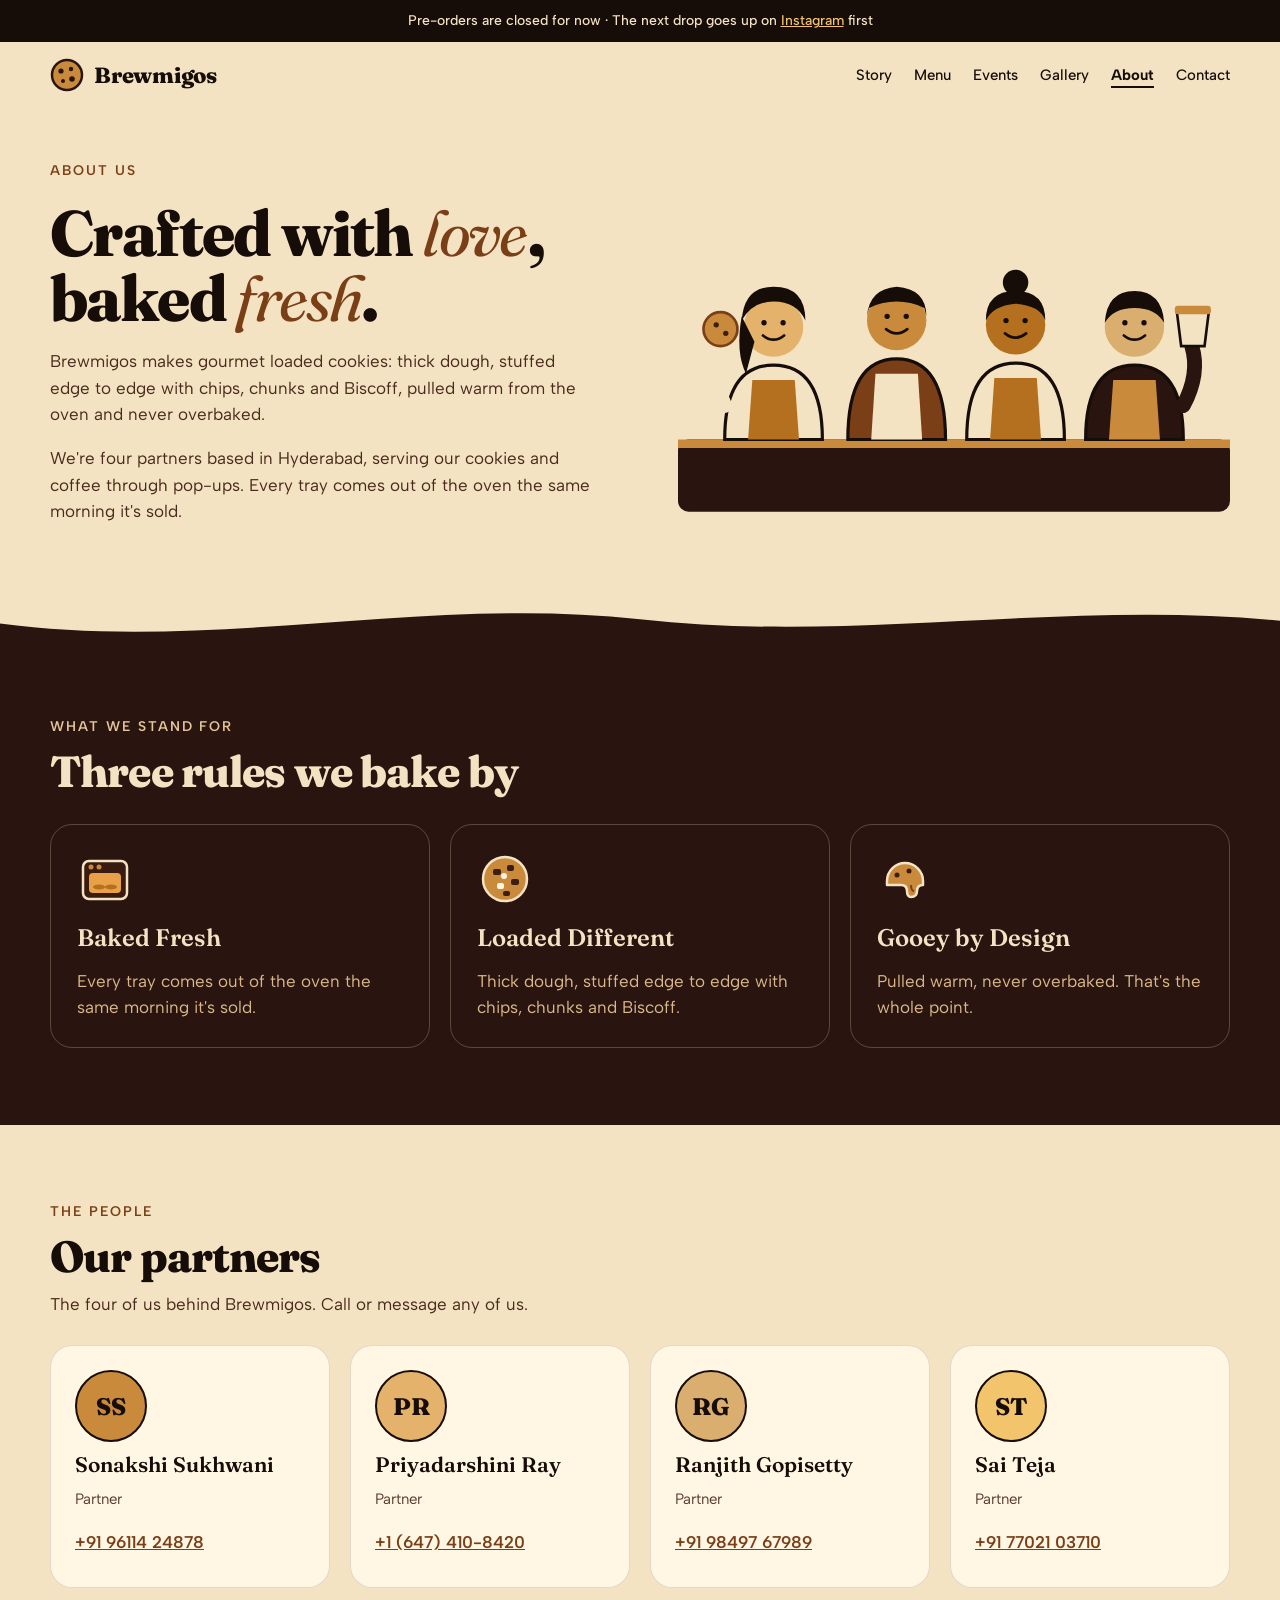
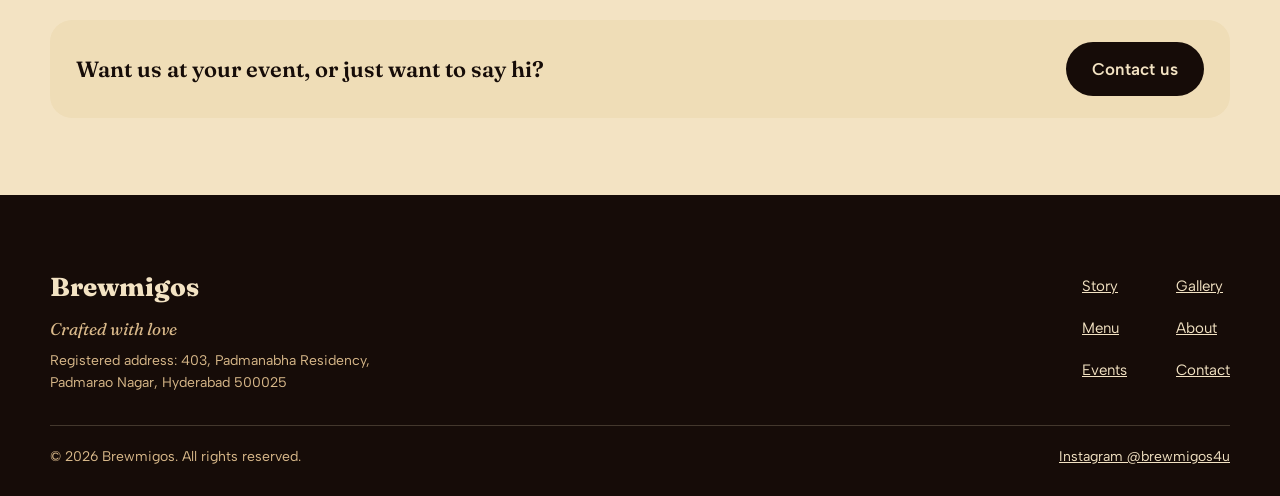
==== about.html @ 9aac63c5 "feat: redesign as a 2D illustrated cookie-and-coffee story across six pages The home page now tells " ====
<!DOCTYPE html>
<html lang="en">
<head>
  <meta charset="UTF-8" />
  <meta name="viewport" content="width=device-width, initial-scale=1.0" />
  <meta name="theme-color" content="#2A1410" />
  <meta name="description" content="About Brewmigos — four partners in Hyderabad baking gourmet loaded cookies and brewing coffee for pop-ups." />
  <link rel="manifest" href="manifest.json" />
  <link rel="icon" type="image/svg+xml" href="icons/icon.svg" />
  <link rel="apple-touch-icon" href="icons/icon-192.png" />
  <title>About — Brewmigos</title>
  <script>document.documentElement.classList.add('js');</script>
  <link rel="preconnect" href="https://fonts.googleapis.com" />
  <link rel="preconnect" href="https://fonts.gstatic.com" crossorigin />
  <link href="https://fonts.googleapis.com/css2?family=Fraunces:ital,opsz,wght@0,9..144,400;0,9..144,600;0,9..144,800;1,9..144,400&family=Albert+Sans:wght@400;500;600;700&display=swap" rel="stylesheet" />
  <link rel="stylesheet" href="style.css" />
</head>
<body>
  <a class="skip" href="#main">Skip to content</a>

  <div class="announce" data-preorder-closed>Pre-orders are closed for now · The next drop goes up on <a href="https://www.instagram.com/brewmigos4u" target="_blank" rel="noopener noreferrer">Instagram</a> first</div>

  <header class="nav" id="nav">
    <div class="nav__inner">
      <a href="index.html" class="nav__logo">
        <svg width="34" height="34" viewBox="0 0 34 34" aria-hidden="true"><circle cx="17" cy="17" r="15" fill="#C98A3C" stroke="#2A1410" stroke-width="2.5"/><circle cx="11" cy="13" r="2.6" fill="#2A1410"/><circle cx="21" cy="11" r="2.2" fill="#2A1410"/><circle cx="22" cy="21" r="2.8" fill="#2A1410"/><circle cx="13" cy="23" r="2" fill="#2A1410"/></svg>
        <span>Brewmigos</span>
      </a>
      <button class="nav__hamburger" id="hamburger" aria-label="Menu" aria-expanded="false" aria-controls="nav-links"><span></span><span></span><span></span></button>
      <nav class="nav__links" id="nav-links" aria-label="Main">
        <a href="index.html" class="nav__link">Story</a>
        <a href="menu.html" class="nav__link">Menu</a>
        <a href="events.html" class="nav__link">Events</a>
        <a href="gallery.html" class="nav__link">Gallery</a>
        <a href="about.html" class="nav__link" aria-current="page">About</a>
        <a href="contact.html" class="nav__link">Contact</a>
        <button class="btn btn--gold btn--sm" data-preorder-open hidden>Pre-order</button>
      </nav>
    </div>
  </header>

  <main id="main">
    <section class="page-head" style="padding-bottom: 0">
      <div class="container split">
        <div class="split__text">
          <p class="eyebrow">About us</p>
          <h1 class="page-title">Crafted with <em>love</em>, baked <em>fresh</em>.</h1>
          <p class="body">Brewmigos makes gourmet loaded cookies: thick dough, stuffed edge to edge with chips, chunks and Biscoff, pulled warm from the oven and never overbaked.</p>
          <p class="body">We're four partners based in Hyderabad, serving our cookies and coffee through pop-ups. Every tray comes out of the oven the same morning it's sold.</p>
        </div>
        <div class="split__art" style="flex-basis: 420px; max-width: 560px">
          <svg viewBox="0 0 520 320" role="img" aria-label="Illustration of the four Brewmigos partners behind their counter, one holding up a cookie and one a coffee">
            <rect x="0" y="252" width="520" height="68" rx="10" fill="#2A1410"/>
            <rect x="0" y="252" width="520" height="8" fill="#C98A3C"/>
            <circle cx="90" cy="146" r="28" fill="#E4B26A"/>
            <path d="M60 140 Q62 108 90 108 Q120 108 120 140 Q112 122 90 122 Q70 122 60 140 Z" fill="#160C08"/>
            <path d="M60 136 Q54 170 64 190 L72 160 Z" fill="#160C08"/>
            <path d="M44 252 Q44 182 90 182 Q136 182 136 252 Z" fill="#F3E3C3" stroke="#160C08" stroke-width="3"/>
            <path d="M70 196 L110 196 L114 252 L66 252 Z" fill="#B5701F"/>
            <path d="M44 220 Q30 190 40 160" fill="none" stroke="#F3E3C3" stroke-width="14" stroke-linecap="round"/>
            <circle cx="40" cy="148" r="16" fill="#C98A3C" stroke="#7A3F17" stroke-width="2.5"/><circle cx="36" cy="144" r="2.5" fill="#3B1F14"/><circle cx="45" cy="152" r="2.5" fill="#3B1F14"/>
            <circle cx="206" cy="140" r="28" fill="#C98A3C"/>
            <path d="M178 136 Q180 110 206 108 Q234 110 234 136 L232 128 Q206 116 180 128 Z" fill="#160C08"/>
            <path d="M160 252 Q160 176 206 176 Q252 176 252 252 Z" fill="#7A3F17" stroke="#160C08" stroke-width="3"/>
            <path d="M186 190 L226 190 L230 252 L182 252 Z" fill="#F3E3C3"/>
            <circle cx="318" cy="144" r="28" fill="#B5701F"/>
            <path d="M290 140 Q290 112 318 112 Q346 112 346 140 Q342 126 318 124 Q296 126 290 140 Z" fill="#160C08"/>
            <circle cx="318" cy="104" r="12" fill="#160C08"/>
            <path d="M272 252 Q272 180 318 180 Q364 180 364 252 Z" fill="#F3E3C3" stroke="#160C08" stroke-width="3"/>
            <path d="M298 194 L338 194 L342 252 L294 252 Z" fill="#B5701F"/>
            <circle cx="430" cy="146" r="28" fill="#D9AE6E"/>
            <path d="M402 142 Q404 112 430 112 Q456 112 458 142 Q450 128 430 128 Q410 128 402 142 Z" fill="#160C08"/>
            <path d="M384 252 Q384 182 430 182 Q476 182 476 252 Z" fill="#2A1410" stroke="#160C08" stroke-width="3"/>
            <path d="M410 196 L450 196 L454 252 L406 252 Z" fill="#C98A3C"/>
            <path d="M476 220 Q492 190 484 164" fill="none" stroke="#2A1410" stroke-width="14" stroke-linecap="round"/>
            <path d="M470 132 L500 132 L496 164 L474 164 Z" fill="#F3E3C3" stroke="#160C08" stroke-width="2.5"/>
            <rect x="468" y="126" width="34" height="8" rx="3" fill="#C98A3C"/>
            <path d="M80 154 Q90 162 100 154 M196 148 Q206 156 216 148 M308 152 Q318 160 328 152 M420 154 Q430 162 440 154" fill="none" stroke="#160C08" stroke-width="2.5" stroke-linecap="round"/>
            <g fill="#160C08"><circle cx="81" cy="142" r="2.5"/><circle cx="99" cy="142" r="2.5"/><circle cx="197" cy="136" r="2.5"/><circle cx="215" cy="136" r="2.5"/><circle cx="309" cy="140" r="2.5"/><circle cx="327" cy="140" r="2.5"/><circle cx="421" cy="142" r="2.5"/><circle cx="439" cy="142" r="2.5"/></g>
          </svg>
        </div>
      </div>
      <svg class="wave" aria-hidden="true" viewBox="0 0 1440 90" preserveAspectRatio="none" style="margin-top: clamp(32px, 5vw, 64px)"><path d="M0 50 C240 90 480 10 720 44 C960 78 1200 16 1440 46 L1440 90 L0 90 Z" fill="#2A1410"/></svg>
    </section>

    <section class="section section--dark" aria-labelledby="rules-title" style="padding-top: clamp(40px, 5vw, 72px)">
      <div class="container">
        <div class="section__head section__head--stack">
          <p class="eyebrow">What we stand for</p>
          <h2 class="section__title" id="rules-title">Three rules we bake by</h2>
        </div>
        <div class="rules">
          <article class="rule reveal">
            <svg width="56" height="56" viewBox="0 0 56 56" aria-hidden="true"><rect x="6" y="10" width="44" height="38" rx="6" fill="#3A1B0F" stroke="#F3E3C3" stroke-width="2.5"/><rect x="12" y="22" width="32" height="20" rx="4" fill="#E8A146"/><circle cx="14" cy="16" r="2.5" fill="#C98A3C"/><circle cx="22" cy="16" r="2.5" fill="#C98A3C"/><ellipse cx="22" cy="36" rx="6" ry="2.5" fill="#B5701F"/><ellipse cx="34" cy="36" rx="6" ry="2.5" fill="#B5701F"/></svg>
            <h3 class="rule__title">Baked Fresh</h3>
            <p>Every tray comes out of the oven the same morning it's sold.</p>
          </article>
          <article class="rule reveal">
            <svg width="56" height="56" viewBox="0 0 56 56" aria-hidden="true"><circle cx="28" cy="28" r="22" fill="#C98A3C" stroke="#F3E3C3" stroke-width="2.5"/><rect x="16" y="18" width="8" height="6" rx="2" fill="#3B1F14"/><rect x="30" y="14" width="7" height="6" rx="2" fill="#3B1F14"/><rect x="34" y="28" width="8" height="6" rx="2" fill="#3B1F14"/><rect x="20" y="32" width="7" height="6" rx="2" fill="#FFF6E4"/><rect x="26" y="40" width="7" height="5" rx="2" fill="#3B1F14"/><circle cx="27" cy="25" r="3" fill="#FFF6E4"/></svg>
            <h3 class="rule__title">Loaded Different</h3>
            <p>Thick dough, stuffed edge to edge with chips, chunks and Biscoff.</p>
          </article>
          <article class="rule reveal">
            <svg width="56" height="56" viewBox="0 0 56 56" aria-hidden="true"><path d="M10 30 A18 18 0 0 1 46 30 L46 34 Q40 34 40 40 Q40 46 34 46 Q30 46 30 40 Q30 34 24 34 L10 34 Z" fill="#C98A3C" stroke="#F3E3C3" stroke-width="2.5" stroke-linejoin="round"/><path d="M34 34 Q34 40 37 40" fill="none" stroke="#7A3F17" stroke-width="2"/><circle cx="20" cy="24" r="2.5" fill="#3B1F14"/><circle cx="32" cy="20" r="2.5" fill="#3B1F14"/></svg>
            <h3 class="rule__title">Gooey by Design</h3>
            <p>Pulled warm, never overbaked. That's the whole point.</p>
          </article>
        </div>
      </div>
    </section>

    <section class="section" aria-labelledby="partners-title">
      <div class="container">
        <div class="section__head section__head--stack">
          <p class="eyebrow">The people</p>
          <h2 class="section__title" id="partners-title">Our partners</h2>
          <p class="body">The four of us behind Brewmigos. Call or message any of us.</p>
        </div>
        <ul class="partners">
          <li class="partner reveal">
            <span class="avatar" aria-hidden="true" style="--tone: #C98A3C">SS</span>
            <span class="partner__name">Sonakshi Sukhwani</span>
            <span class="partner__role">Partner</span>
            <a href="tel:+919611424878">+91 96114 24878</a>
          </li>
          <li class="partner reveal">
            <span class="avatar" aria-hidden="true" style="--tone: #E4B26A">PR</span>
            <span class="partner__name">Priyadarshini Ray</span>
            <span class="partner__role">Partner</span>
            <a href="tel:+16474108420">+1 (647) 410-8420</a>
          </li>
          <li class="partner reveal">
            <span class="avatar" aria-hidden="true" style="--tone: #D9AE6E">RG</span>
            <span class="partner__name">Ranjith Gopisetty</span>
            <span class="partner__role">Partner</span>
            <a href="tel:+919849767989">+91 98497 67989</a>
          </li>
          <li class="partner reveal">
            <span class="avatar" aria-hidden="true" style="--tone: #F2C46B">ST</span>
            <span class="partner__name">Sai Teja</span>
            <span class="partner__role">Partner</span>
            <a href="tel:+917702103710">+91 77021 03710</a>
          </li>
        </ul>
        <div class="cta-strip reveal">
          <span class="cta-strip__text">Want us at your event, or just want to say hi?</span>
          <a href="contact.html" class="btn btn--dark">Contact us</a>
        </div>
      </div>
    </section>
  </main>

  <footer class="footer">
    <div class="container">
      <div class="footer__top">
        <div class="footer__brand">
          <span class="footer__name">Brewmigos</span>
          <span class="footer__tag">Crafted with love</span>
          <span class="footer__addr">Registered address: 403, Padmanabha Residency, Padmarao Nagar, Hyderabad 500025</span>
        </div>
        <nav class="footer__links" aria-label="Footer">
          <a href="index.html">Story</a>
          <a href="gallery.html">Gallery</a>
          <a href="menu.html">Menu</a>
          <a href="about.html">About</a>
          <a href="events.html">Events</a>
          <a href="contact.html">Contact</a>
        </nav>
      </div>
      <div class="footer__bottom">
        <span>&copy; 2026 Brewmigos. All rights reserved.</span>
        <a href="https://www.instagram.com/brewmigos4u" target="_blank" rel="noopener noreferrer">Instagram @brewmigos4u</a>
      </div>
    </div>
  </footer>

  <div class="install-indicator" id="install-indicator" hidden>
    <button class="install-indicator__btn" id="install-btn">
      <svg width="20" height="20" viewBox="0 0 24 24" aria-hidden="true"><path d="M12 3v12M7 10l5 5 5-5M5 21h14" fill="none" stroke="currentColor" stroke-width="2" stroke-linecap="round" stroke-linejoin="round"/></svg>
      Install the Brewmigos app
    </button>
    <button class="install-indicator__close" id="install-close" aria-label="Dismiss">
      <svg width="16" height="16" viewBox="0 0 24 24" aria-hidden="true"><path d="M6 6l12 12M18 6L6 18" stroke="currentColor" stroke-width="2.5" stroke-linecap="round"/></svg>
    </button>
  </div>

  <div class="po-modal" id="preorder-modal" role="dialog" aria-modal="true" aria-label="Pre-order">
    <div class="po-modal__inner">
      <div class="po-modal__header">
        <div>
          <h2 class="po-modal__title">Pre-order for <span class="event-date"></span></h2>
          <p class="po-modal__subtitle event-location"></p>
        </div>
        <button class="po-modal__close" id="preorder-modal-close" aria-label="Close">
          <svg width="18" height="18" viewBox="0 0 24 24" aria-hidden="true"><path d="M6 6l12 12M18 6L6 18" stroke="currentColor" stroke-width="2.5" stroke-linecap="round"/></svg>
        </button>
      </div>
      <div class="po-modal__body">
        <div class="po-section">
          <h3 class="po-section__title">Pick your cookies</h3>
          <p class="po-section__hint">Minimum 6 cookies per order.</p>
          <div class="po-products" id="preorder-products"></div>
        </div>
        <div class="po-section">
          <h3 class="po-section__title">Your order</h3>
          <div id="cart-items" class="cart-items"></div>
          <div class="cart-total-row"><span>Total</span><strong id="cart-total">&#8377;0</strong></div>
        </div>
        <div class="po-section">
          <h3 class="po-section__title">Your details</h3>
          <form class="form" id="checkout-form" novalidate>
            <div class="form__row">
              <div class="form__group">
                <label for="po-name" class="form__label">Name *</label>
                <input type="text" id="po-name" name="name" class="form__input" autocomplete="name" required />
              </div>
              <div class="form__group">
                <label for="po-phone" class="form__label">Phone *</label>
                <input type="tel" id="po-phone" name="phone" class="form__input" autocomplete="tel" required />
              </div>
            </div>
            <div class="form__group">
              <label for="po-email" class="form__label">Email *</label>
              <input type="email" id="po-email" name="email" class="form__input" autocomplete="email" required />
            </div>
            <div class="form__group">
              <label for="pickup-info" class="form__label">Pickup</label>
              <input type="text" class="form__input" id="pickup-info" readonly />
            </div>
            <div class="form__group">
              <label for="po-notes" class="form__label">Notes / allergies</label>
              <textarea id="po-notes" name="notes" class="form__input form__textarea form__textarea--sm"></textarea>
            </div>
            <button type="submit" class="btn btn--gold btn--full">Place Pre-order</button>
            <div id="order-status" class="order-status" aria-live="polite"></div>
          </form>
        </div>
      </div>
    </div>
  </div>

  <script type="module" src="ui.js"></script>
  <script type="module" src="preorder.js"></script>
  <script>
    if ('serviceWorker' in navigator) {
      window.addEventListener('load', () => {
        navigator.serviceWorker.register('sw.js').catch(() => {});
      });
    }
  </script>
</body>
</html>
---- style.css ----
/* ── Tokens ───────────────────────────────────────────────────────────────── */
:root {
  --c-bg:       #160C08;  /* deep espresso base */
  --c-surface:  #2A1410;  /* dark chocolate */
  --c-gold:     #C98A3C;  /* golden crust accent */
  --c-caramel:  #B5701F;  /* Biscoff caramel */
  --c-cream:    #F3E3C3;  /* baked dough cream */
  --c-paper:    #FFF6E4;
  --c-rust:     #7A3F17;
  --c-chip:     #3B1F14;
  --c-glow:     #F2C46B;

  --c-ink:        #160C08;
  --c-ink-soft:   #4A2A1C;
  --c-ink-muted:  #5A3A2A;
  --c-cream-soft: #EBCFA6;
  --c-cream-muted:#D9B98A;

  /* Story bands: the page darkens as the bake and the brew progress */
  --band-1: #EFDDB7;
  --band-2: #E6C893;
  --band-3: #D9AE6E;
  --band-4: #8A4A1C;
  --band-5: #5E2E12;
  --band-6: #3A1B0F;

  --font-display: 'Fraunces', Georgia, serif;
  --font-body:    'Albert Sans', system-ui, sans-serif;

  --pad-x:  clamp(16px, 4vw, 48px);
  --maxw:   1180px;
  --radius: 22px;
  --ease-out: cubic-bezier(.22, 1, .36, 1);

  /* Per-section text tones, overridden by each band */
  --eyebrow: var(--c-rust);
  --muted:   var(--c-ink-soft);
}

/* ── Base ─────────────────────────────────────────────────────────────────── */
*, *::before, *::after { box-sizing: border-box; }
html { scroll-behavior: smooth; }
@media (prefers-reduced-motion: reduce) { html { scroll-behavior: auto; } }

body {
  margin: 0;
  background: var(--c-cream);
  color: var(--c-ink);
  font-family: var(--font-body);
  font-size: 17px;
  line-height: 1.55;
  overflow-x: hidden;
  -webkit-font-smoothing: antialiased;
  /* Cookie cursor (matches the navbar logo mark); elements with their own
     cursor (buttons, zoomable photos) keep their more specific value. */
  cursor: url('icons/cursor-cookie.svg') 16 16, auto;
}
img, video { display: block; max-width: 100%; height: auto; }
svg { display: block; }
a { color: inherit; }
h1, h2, h3, h4, p, ul, ol, dl, dd, figure, pre { margin: 0; }
ul, ol { padding: 0; list-style: none; }
button { font: inherit; cursor: pointer; }
[hidden] { display: none !important; }
:focus-visible { outline: 3px solid var(--c-gold); outline-offset: 3px; }

.skip {
  position: absolute; left: -9999px; top: 8px; z-index: 200;
  background: var(--c-ink); color: var(--c-cream);
  padding: 10px 16px; border-radius: 999px; font-weight: 600;
}
.skip:focus { left: 16px; }

.container { max-width: var(--maxw); margin-inline: auto; }

/* ── Announcement bar ─────────────────────────────────────────────────────── */
.announce {
  background: var(--c-ink); color: var(--c-cream);
  padding: 10px var(--pad-x);
  text-align: center; font-size: 14px; font-weight: 500;
}
.announce a { color: var(--c-glow); }

/* ── Nav ──────────────────────────────────────────────────────────────────── */
.nav {
  position: sticky; top: 0; z-index: 50;
  background: var(--c-cream);
  padding: 10px var(--pad-x);
  transition: box-shadow .3s;
}
.nav.scrolled { box-shadow: 0 1px 0 rgba(22,12,8,.12), 0 8px 24px rgba(22,12,8,.08); }
.nav__inner {
  max-width: var(--maxw); margin: 0 auto;
  display: flex; align-items: center; justify-content: space-between; gap: 16px 24px;
}
.nav__logo { display: flex; align-items: center; gap: 10px; text-decoration: none; min-height: 44px; }
.nav__logo span { font-family: var(--font-display); font-weight: 800; font-size: 22px; letter-spacing: -.01em; }
.nav__links { display: flex; align-items: center; gap: 0 22px; font-weight: 500; font-size: 15px; }
.nav__link { text-decoration: none; padding: 12px 0; }
.nav__link:hover { text-decoration: underline; text-decoration-thickness: 2px; text-underline-offset: 6px; }
.nav__link[aria-current="page"] {
  font-weight: 700;
  text-decoration: underline; text-decoration-thickness: 2px; text-underline-offset: 6px;
}
.nav__hamburger {
  display: none; width: 44px; height: 44px; padding: 0;
  border: none; background: none;
  flex-direction: column; justify-content: center; align-items: center; gap: 5px;
}
.nav__hamburger span {
  display: block; width: 22px; height: 2px; border-radius: 2px;
  background: var(--c-ink); transition: transform .3s, opacity .3s;
}
.nav__hamburger.open span:nth-child(1) { transform: translateY(7px) rotate(45deg); }
.nav__hamburger.open span:nth-child(2) { opacity: 0; }
.nav__hamburger.open span:nth-child(3) { transform: translateY(-7px) rotate(-45deg); }

@media (max-width: 820px) {
  .nav__hamburger { display: flex; }
  .nav__links {
    display: none;
    position: absolute; left: 0; right: 0; top: 100%;
    flex-direction: column; align-items: stretch;
    background: var(--c-cream);
    padding: 4px var(--pad-x) 20px;
    border-bottom: 1px solid rgba(22,12,8,.12);
    box-shadow: 0 16px 32px rgba(22,12,8,.12);
  }
  .nav__links.open { display: flex; }
  .nav__link { padding: 14px 0; font-size: 18px; border-bottom: 1px solid rgba(22,12,8,.08); }
  .nav__links .btn { margin-top: 14px; }
}

/* ── Type ─────────────────────────────────────────────────────────────────── */
.eyebrow {
  font-weight: 600; font-size: 14px; letter-spacing: .14em; text-transform: uppercase;
  color: var(--eyebrow);
}
.display {
  font-family: var(--font-display); font-weight: 800;
  font-size: clamp(2.6rem, 5.6vw, 5rem); line-height: 1.02; letter-spacing: -.025em;
}
.page-title {
  font-family: var(--font-display); font-weight: 800;
  font-size: clamp(2.4rem, 5vw, 4.4rem); line-height: 1.02; letter-spacing: -.025em;
}
.page-title em { font-weight: 400; color: var(--c-rust); }
.h2 {
  font-family: var(--font-display); font-weight: 800;
  font-size: clamp(2rem, 4vw, 3.4rem); line-height: 1.05; letter-spacing: -.02em;
}
.lede { max-width: 34em; font-size: clamp(1.05rem, 1.4vw, 1.2rem); color: var(--muted); }
.body { max-width: 32em; color: var(--muted); }

/* ── Buttons ──────────────────────────────────────────────────────────────── */
.btn {
  display: inline-flex; align-items: center; justify-content: center; gap: 10px;
  min-height: 48px; padding: 12px 24px; border-radius: 999px;
  border: 2px solid transparent; background: none;
  font-weight: 600; text-decoration: none;
  transition: transform .2s var(--ease-out), background-color .2s, color .2s;
}
.btn:hover { transform: translateY(-2px); }
.btn--dark { background: var(--c-ink); color: var(--c-cream); }
.btn--gold { background: var(--c-gold); color: var(--c-ink); font-weight: 700; }
.btn--outline { border-color: var(--c-ink); color: var(--c-ink); }
.btn--outline-light { border-color: var(--c-cream); color: var(--c-cream); }
.btn--sm { min-height: 40px; padding: 8px 18px; font-size: 15px; }
.btn--full { width: 100%; }
.btn:disabled { opacity: .45; cursor: not-allowed; transform: none; }
.btn-row { display: flex; flex-wrap: wrap; gap: 12px; padding-top: 6px; }
.link-arrow { display: inline-flex; align-items: center; gap: 8px; font-weight: 600; padding: 10px 0; align-self: flex-start; }

/* ── Layout ───────────────────────────────────────────────────────────────── */
.split { display: flex; flex-wrap: wrap; align-items: center; gap: 40px 64px; }
.split--rev { flex-wrap: wrap-reverse; }
.split__text { flex: 1 1 380px; min-width: 0; display: flex; flex-direction: column; gap: 18px; }
.split__art { flex: 1 1 420px; min-width: 0; max-width: 540px; margin: 0 auto; }
.split__art svg { width: 100%; height: auto; }

.wave {
  display: block;
  width: calc(100% + 2 * var(--pad-x));
  margin: 0 calc(-1 * var(--pad-x));
  height: clamp(36px, 5vw, 80px);
}

/* ── Story ────────────────────────────────────────────────────────────────── */
.hero { padding: clamp(24px, 5vw, 64px) var(--pad-x) 0; }
.hero .split__text { flex-basis: 420px; gap: 22px; }
.hero .split__art { max-width: 560px; }

.tracks {
  display: grid; grid-template-columns: repeat(auto-fit, minmax(min(300px, 100%), 1fr)); gap: 20px;
  margin-top: clamp(40px, 6vw, 72px); padding-bottom: clamp(48px, 7vw, 88px);
}
.track { border: 2px solid var(--c-ink); border-radius: 24px; padding: 22px 24px; display: flex; flex-direction: column; gap: 14px; }
.track__title { display: flex; align-items: center; gap: 10px; font-family: var(--font-display); font-weight: 800; font-size: 22px; }
.track__steps { display: flex; flex-wrap: wrap; align-items: center; gap: 6px 10px; }
.track__steps a { display: inline-flex; padding: 10px 16px; border-radius: 999px; font-weight: 600; text-decoration: none; }
.track--cookie .track__steps a { background: var(--c-gold); }
.track--coffee .track__steps a { border: 2px solid var(--c-ink); padding: 8px 14px; }
.track__arrow { color: var(--c-rust); }

.band { padding: clamp(40px, 6vw, 80px) var(--pad-x) 0; }
.band__body { padding-bottom: clamp(56px, 8vw, 104px); }
.band--1 { background: var(--band-1); --eyebrow: #7A3F17; --muted: #4A2A1C; }
.band--2 { background: var(--band-2); --eyebrow: #6A3512; --muted: #3E2216; }
.band--3 { background: var(--band-3); --eyebrow: #5A2C0E; --muted: #2E180E; }
.band--4 { background: var(--band-4); color: var(--c-cream); --eyebrow: #EBCFA6; --muted: #EBCFA6; }
.band--5 { background: var(--band-5); color: var(--c-cream); --eyebrow: #EBCFA6; --muted: #EBCFA6; }
.band--6 { background: var(--band-6); color: var(--c-cream); --eyebrow: #E3C79B; --muted: #E3C79B; }

.step { display: flex; flex-wrap: wrap; align-items: center; gap: 10px 14px; }
.pill {
  display: inline-flex; align-items: center; gap: 8px;
  padding: 6px 14px 6px 8px; border-radius: 999px;
  font-weight: 700; font-size: 14px;
}
.pill--cookie { background: var(--c-gold); color: var(--c-ink); }
.band--3 .pill--cookie { box-shadow: inset 0 0 0 2px var(--c-ink); }
.pill--coffee { border: 2px solid currentColor; padding: 4px 14px 4px 8px; }
.step__label { font-weight: 600; font-size: 14px; letter-spacing: .14em; text-transform: uppercase; color: var(--eyebrow); }

.chips { display: flex; flex-wrap: wrap; gap: 8px; margin-top: 4px; }
.chips li { padding: 8px 14px; border-radius: 999px; border: 1.5px solid var(--c-rust); font-size: 15px; font-weight: 500; }

.facts { display: grid; grid-template-columns: repeat(3, minmax(0, 1fr)); gap: 12px; margin-top: 6px; }
.facts div { border-top: 2px solid var(--c-ink); padding-top: 10px; }
.facts dt { font-family: var(--font-display); font-weight: 600; font-size: 20px; line-height: 1.2; }
.facts dd { margin: 2px 0 0; font-size: 15px; color: var(--muted); }

.finale {
  background: var(--c-surface); color: var(--c-cream);
  padding: clamp(40px, 6vw, 80px) var(--pad-x) clamp(64px, 9vw, 120px);
  --eyebrow: #E3C79B; --muted: #E3C79B;
}
.finale__inner { display: flex; flex-direction: column; align-items: center; gap: 32px; text-align: center; }
.finale .h2 { max-width: 16em; font-size: clamp(2.2rem, 4.6vw, 4rem); }
.finale__art { width: 100%; max-width: 720px; }
.finale__art svg { width: 100%; height: auto; }
.finale .btn-row { justify-content: center; }
.finale__note { font-size: 15px; color: var(--c-cream-muted); }
.finale__note a { color: var(--c-glow); }

/* Illustration motion */
.steam { animation: bm-rise 3.2s ease-in-out infinite; }
.steam.d2 { animation-delay: 1.1s; }
.steam.d3 { animation-delay: 2.1s; }
.bulb { animation: bm-twinkle 2.6s ease-in-out infinite; }
.bulb.d2 { animation-delay: .9s; }
.bulb.d3 { animation-delay: 1.7s; }
@keyframes bm-rise { 0% { opacity: 0; transform: translateY(8px); } 40% { opacity: .9; } 100% { opacity: 0; transform: translateY(-14px); } }
@keyframes bm-twinkle { 0%, 100% { opacity: 1; } 50% { opacity: .55; } }

/* Scroll reveal (ui.js adds .visible; .js is set in <head> so no-JS shows everything) */
.js .reveal { opacity: 0; transform: translateY(28px); transition: opacity .8s var(--ease-out), transform .8s var(--ease-out); }
.js .reveal.visible { opacity: 1; transform: none; }

@media (prefers-reduced-motion: reduce) {
  .steam, .bulb { animation: none; }
  .js .reveal { opacity: 1; transform: none; transition: none; }
}

/* ── Inner pages ──────────────────────────────────────────────────────────── */
.page-head { padding: clamp(24px, 4vw, 56px) var(--pad-x) clamp(40px, 5vw, 72px); }
.page-head .split { gap: 32px 56px; }
.page-head .split__text { flex-basis: 440px; }
.page-head .split__art { flex: 1 1 300px; max-width: 420px; }

.notice {
  align-self: flex-start; display: inline-flex; align-items: center; gap: 10px;
  padding: 10px 16px; border-radius: 14px; background: var(--band-1);
  font-size: 15px; font-weight: 500;
}
.notice svg { flex: none; }

.section { padding: clamp(48px, 6vw, 88px) var(--pad-x); }
.section--band { background: var(--band-1); }
.section--dark { background: var(--c-surface); color: var(--c-cream); --eyebrow: #E3C79B; --muted: #D9B98A; }
.section__head {
  display: flex; flex-wrap: wrap; align-items: baseline; justify-content: space-between;
  gap: 8px 24px; margin-bottom: 28px;
}
.section__head--stack { flex-direction: column; align-items: flex-start; gap: 10px; }
.section__title {
  display: flex; align-items: center; gap: 12px;
  font-family: var(--font-display); font-weight: 800;
  font-size: clamp(1.8rem, 3.4vw, 2.8rem); line-height: 1.1; letter-spacing: -.02em;
}
.section__aside { font-size: 15px; color: var(--muted); }

/* Menu */
.menu-grid { display: grid; grid-template-columns: repeat(auto-fill, minmax(min(260px, 100%), 1fr)); gap: 24px; }
.menu-grid--drinks { grid-template-columns: repeat(auto-fill, minmax(min(240px, 100%), 1fr)); }
.menu-card {
  background: var(--c-paper); border: 1.5px solid rgba(22,12,8,.12);
  border-radius: var(--radius); overflow: hidden; display: flex; flex-direction: column;
}
.menu-card img { width: 100%; aspect-ratio: 4 / 3; object-fit: cover; }
.menu-card--drink { background: var(--band-6); border-color: rgba(243,227,195,.14); }
.menu-card--drink img { aspect-ratio: 1 / 1; }
.menu-card__body { padding: 18px 20px 22px; display: flex; flex-direction: column; gap: 6px; }
.menu-card__row { display: flex; justify-content: space-between; align-items: baseline; gap: 12px; }
.menu-card__name { font-family: var(--font-display); font-weight: 600; font-size: 22px; line-height: 1.2; }
.menu-card__price { font-weight: 700; font-variant-numeric: tabular-nums; white-space: nowrap; }
.menu-card__desc { font-size: 15px; color: var(--c-ink-muted); }
.menu-card--drink .menu-card__desc { color: var(--c-cream-muted); }

/* Events */
.events-hero {
  background: var(--c-rust); color: var(--c-cream);
  padding: 0 var(--pad-x) clamp(48px, 6vw, 88px);
  --eyebrow: #EBCFA6; --muted: #EBCFA6;
}
.events-hero__lights { display: block; width: calc(100% + 2 * var(--pad-x)); margin: 0 calc(-1 * var(--pad-x)); height: clamp(60px, 8vw, 120px); }
.events-hero__row { display: flex; flex-wrap: wrap; align-items: flex-end; justify-content: space-between; gap: 28px 56px; }
.events-hero__text { flex: 1 1 520px; min-width: 0; display: flex; flex-direction: column; gap: 18px; }
.closed-card {
  flex: 0 1 360px; min-width: 0;
  background: var(--c-cream); color: var(--c-ink);
  border-radius: var(--radius); padding: 22px 24px;
  display: flex; flex-direction: column; gap: 10px;
}
.closed-card a { font-weight: 700; color: var(--c-rust); padding: 10px 0; align-self: flex-start; }
.badge {
  align-self: flex-start; display: inline-flex; padding: 4px 12px; border-radius: 999px;
  background: var(--c-ink); color: var(--c-cream);
  font-size: 13px; font-weight: 700; letter-spacing: .08em; text-transform: uppercase;
}
.ticket-list { display: flex; flex-direction: column; gap: 24px; }
.ticket {
  display: flex; flex-wrap: wrap;
  background: var(--c-paper); border: 1.5px solid rgba(22,12,8,.12);
  border-radius: 24px; overflow: hidden;
}
.ticket__date {
  flex: 0 0 150px; background: var(--c-gold);
  display: flex; flex-direction: column; align-items: center; justify-content: center;
  padding: 24px 16px; border-right: 3px dashed var(--c-cream);
}
.ticket__month { font-weight: 700; font-size: 15px; letter-spacing: .14em; }
.ticket__day { font-family: var(--font-display); font-weight: 800; font-size: 48px; line-height: 1; }
.ticket__body { flex: 1 1 320px; min-width: 0; padding: 24px clamp(20px, 3vw, 32px); display: flex; flex-direction: column; gap: 10px; }
.tag {
  align-self: flex-start; padding: 3px 12px; border-radius: 999px;
  border: 1.5px solid var(--c-rust); color: var(--c-rust);
  font-size: 13px; font-weight: 700; letter-spacing: .06em; text-transform: uppercase;
}
.ticket__title { font-family: var(--font-display); font-weight: 600; font-size: 26px; line-height: 1.2; }
.ticket__desc { color: var(--c-ink-soft); max-width: 40em; }
.ticket__meta { display: flex; flex-wrap: wrap; align-items: center; gap: 8px 20px; font-size: 15px; color: var(--c-ink-muted); }
.ticket__meta span { display: inline-flex; align-items: center; gap: 6px; }
.ticket__meta a { font-weight: 600; color: var(--c-rust); padding: 10px 0; }
@media (max-width: 560px) {
  .ticket__date { flex: 1 1 100%; flex-direction: row; gap: 12px; padding: 14px; border-right: none; border-bottom: 3px dashed var(--c-cream); }
  .ticket__day { font-size: 32px; }
}

.two-col { display: flex; flex-wrap: wrap; gap: 40px 64px; }
.two-col > * { flex: 1 1 380px; min-width: 0; }
.past li { display: flex; flex-wrap: wrap; align-items: baseline; gap: 4px 20px; padding: 16px 0; border-top: 1.5px solid var(--c-ink); }
.past__date { font-family: var(--font-display); font-weight: 600; font-size: 20px; min-width: 140px; }
.past__title { flex: 1 1 200px; font-weight: 600; }
.past__where { color: var(--c-ink-muted); }
.callout {
  background: var(--c-surface); color: var(--c-cream);
  border-radius: 24px; padding: clamp(24px, 3vw, 36px);
  display: flex; flex-direction: column; gap: 14px; align-self: flex-start;
  --muted: #E3C79B;
}
.callout__title { font-family: var(--font-display); font-weight: 800; font-size: 28px; line-height: 1.15; }
.callout .btn { align-self: flex-start; }

/* Gallery */
.gallery-head { padding: clamp(24px, 4vw, 56px) var(--pad-x) clamp(32px, 4vw, 48px); }
.gallery-head__row { display: flex; flex-wrap: wrap; align-items: flex-end; justify-content: space-between; gap: 20px 48px; }
.gallery-head__text { flex: 1 1 480px; min-width: 0; display: flex; flex-direction: column; gap: 16px; }
.masonry { columns: 260px 4; column-gap: 16px; }
.masonry img, .ig-tile { break-inside: avoid; margin: 0 0 16px; width: 100%; border-radius: 18px; }
.masonry img { background: var(--band-1); cursor: zoom-in; }
.ig-tile {
  background: var(--c-surface); color: var(--c-cream);
  padding: 24px; display: flex; flex-direction: column; gap: 12px;
}
.ig-tile__text { font-family: var(--font-display); font-weight: 600; font-size: 22px; line-height: 1.2; }
.ig-tile a { color: var(--c-glow); font-weight: 600; padding: 8px 0; align-self: flex-start; }

/* Lightbox */
.lightbox {
  position: fixed; inset: 0; z-index: 100;
  background: rgba(22,12,8,.94);
  display: none; align-items: center; justify-content: center;
  padding: 72px 16px;
}
.lightbox.open { display: flex; }
.lightbox img { max-width: min(1000px, 100%); max-height: 100%; object-fit: contain; border-radius: 12px; }
.lightbox__btn {
  position: absolute; width: 48px; height: 48px; border-radius: 50%;
  border: none; background: var(--c-cream); color: var(--c-ink);
  display: flex; align-items: center; justify-content: center;
}
.lightbox__close { top: 16px; right: 16px; }
.lightbox__prev { left: 16px; top: 50%; transform: translateY(-50%); }
.lightbox__next { right: 16px; top: 50%; transform: translateY(-50%); }

/* About */
.rules { display: grid; grid-template-columns: repeat(auto-fit, minmax(min(260px, 100%), 1fr)); gap: 20px; }
.rule { border: 1.5px solid rgba(243,227,195,.25); border-radius: var(--radius); padding: 26px; display: flex; flex-direction: column; gap: 12px; }
.rule__title { font-family: var(--font-display); font-weight: 600; font-size: 24px; }
.rule p { color: var(--muted); }
.partners { display: grid; grid-template-columns: repeat(auto-fit, minmax(min(240px, 100%), 1fr)); gap: 20px; }
.partner {
  background: var(--c-paper); border: 1.5px solid rgba(22,12,8,.12);
  border-radius: var(--radius); padding: 24px;
  display: flex; flex-direction: column; align-items: flex-start; gap: 10px;
}
.avatar {
  width: 72px; height: 72px; border-radius: 50%;
  background: var(--tone, var(--c-gold)); border: 2.5px solid var(--c-ink);
  display: flex; align-items: center; justify-content: center;
  font-family: var(--font-display); font-weight: 800; font-size: 24px;
}
.partner__name { font-family: var(--font-display); font-weight: 600; font-size: 21px; line-height: 1.2; }
.partner__role { font-size: 15px; color: var(--c-ink-muted); }
.partner a { font-weight: 600; font-variant-numeric: tabular-nums; color: var(--c-rust); padding: 8px 0; }
.cta-strip {
  display: flex; flex-wrap: wrap; align-items: center; justify-content: space-between; gap: 16px;
  background: var(--band-1); border-radius: var(--radius); padding: 22px 26px; margin-top: 32px;
}
.cta-strip__text { font-family: var(--font-display); font-weight: 600; font-size: 22px; }

/* Contact */
.contact-grid { display: flex; flex-wrap: wrap; align-items: flex-start; gap: 32px 48px; }
.info-list { flex: 1 1 380px; min-width: 0; display: flex; flex-direction: column; gap: 14px; }
.info { display: flex; gap: 16px; align-items: flex-start; background: var(--band-1); border-radius: 20px; padding: 20px 22px; }
.info svg { flex: none; }
.info__label { display: block; font-weight: 700; }
.info__text { color: var(--c-ink-soft); }
.info a { font-weight: 600; color: var(--c-rust); }
.form-card {
  flex: 1 1 440px; min-width: 0;
  background: var(--c-surface); color: var(--c-cream);
  border-radius: 28px; padding: clamp(24px, 3vw, 36px);
  display: flex; flex-direction: column; gap: 18px;
}
.form-card__title { font-family: var(--font-display); font-weight: 800; font-size: 30px; }
.field { display: flex; flex-direction: column; gap: 6px; }
.field label { font-weight: 600; font-size: 15px; }
.field input, .field textarea {
  min-height: 48px; border-radius: 12px;
  border: 1.5px solid rgba(243,227,195,.4);
  background: var(--band-6); color: var(--c-cream);
  padding: 12px 14px; font: inherit;
}
.field textarea { min-height: 140px; resize: vertical; }
.form__status { font-size: 15px; min-height: 1.5em; color: var(--c-glow); }

/* ── Footer ───────────────────────────────────────────────────────────────── */
.footer { background: var(--c-bg); color: var(--c-cream); padding: clamp(48px, 6vw, 72px) var(--pad-x) 28px; }
.footer__top { display: flex; flex-wrap: wrap; justify-content: space-between; gap: 32px; }
.footer__brand { display: flex; flex-direction: column; gap: 8px; max-width: 320px; }
.footer__name { font-family: var(--font-display); font-weight: 800; font-size: 26px; }
.footer__tag { font-family: var(--font-display); font-style: italic; color: var(--c-cream-muted); }
.footer__addr { font-size: 14px; color: var(--c-cream-muted); }
.footer__links { display: grid; grid-template-columns: repeat(2, minmax(0, 1fr)); gap: 0 40px; font-size: 15px; }
.footer__links a { padding: 8px 0; }
.footer__bottom {
  display: flex; flex-wrap: wrap; justify-content: space-between; gap: 12px;
  border-top: 1px solid rgba(243,227,195,.2); margin-top: 32px; padding-top: 20px;
  font-size: 14px; color: var(--c-cream-muted);
}
.footer__bottom a { color: var(--c-cream); }

/* ── Install indicator (Android phones) ───────────────────────────────────── */
.install-indicator {
  position: fixed; left: 16px; right: 16px; bottom: 16px; z-index: 60;
  display: flex; align-items: center; gap: 8px;
  background: var(--c-ink); color: var(--c-cream);
  border-radius: 999px; padding: 6px 6px 6px 8px;
  box-shadow: 0 12px 32px rgba(0,0,0,.35);
}
.install-indicator__btn {
  flex: 1; display: flex; align-items: center; gap: 10px; min-height: 44px; padding: 0 8px;
  border: none; background: none; color: inherit; font-weight: 600; text-align: left;
}
.install-indicator__close {
  width: 44px; height: 44px; border-radius: 50%; flex: none;
  border: none; background: rgba(243,227,195,.12); color: inherit;
  display: flex; align-items: center; justify-content: center;
}

/* ── Pre-order modal (dormant while no event is open in config.js) ────────── */
.po-modal {
  position: fixed; inset: 0; z-index: 90;
  background: rgba(22,12,8,.7);
  display: none; align-items: flex-end; justify-content: center;
}
.po-modal.open { display: flex; }
.po-modal__inner {
  background: var(--c-cream); width: 100%; max-width: 760px; max-height: 92vh;
  overflow-y: auto; border-radius: 28px 28px 0 0;
}
@media (min-width: 720px) {
  .po-modal { align-items: center; padding: 24px; }
  .po-modal__inner { border-radius: 28px; }
}
.po-modal__header {
  position: sticky; top: 0; z-index: 1; background: var(--c-cream);
  display: flex; justify-content: space-between; align-items: flex-start; gap: 16px;
  padding: 24px 24px 16px; border-bottom: 1px solid rgba(22,12,8,.12);
}
.po-modal__title { font-family: var(--font-display); font-weight: 800; font-size: 26px; line-height: 1.15; }
.po-modal__subtitle { font-size: 15px; color: var(--c-ink-muted); }
.po-modal__close {
  width: 44px; height: 44px; border-radius: 50%; flex: none;
  border: 1.5px solid var(--c-ink); background: none; color: var(--c-ink);
  display: flex; align-items: center; justify-content: center;
}
.po-modal__body { padding: 16px 24px 32px; display: flex; flex-direction: column; gap: 28px; }
.po-section__title { font-family: var(--font-display); font-weight: 600; font-size: 21px; margin-bottom: 6px; }
.po-section__hint { font-size: 15px; color: var(--c-ink-muted); margin-bottom: 12px; }
.po-products { display: grid; grid-template-columns: repeat(auto-fill, minmax(min(200px, 100%), 1fr)); gap: 14px; }
.po-card { background: var(--c-paper); border: 1.5px solid rgba(22,12,8,.12); border-radius: 18px; overflow: hidden; display: flex; flex-direction: column; }
.po-card__img-wrap img { width: 100%; aspect-ratio: 4 / 3; object-fit: cover; }
.po-card__body { flex: 1; padding: 12px 14px 14px; display: flex; flex-direction: column; gap: 4px; }
.po-card__name { font-weight: 700; font-size: 16px; }
.po-card__desc { flex: 1; font-size: 14px; color: var(--c-ink-muted); }
.po-card__footer { display: flex; align-items: center; justify-content: space-between; gap: 8px; margin-top: 8px; }
.po-card__price { font-weight: 700; }
.qty-stepper { display: flex; align-items: center; gap: 2px; }
.qty-btn {
  width: 44px; height: 44px; border-radius: 50%;
  border: 1.5px solid var(--c-ink); background: none; color: var(--c-ink);
  font-size: 20px; line-height: 1;
}
.qty-btn[data-action="inc"] { background: var(--c-ink); color: var(--c-cream); }
.qty-val { min-width: 26px; text-align: center; font-weight: 700; }
.cart-row { display: flex; gap: 12px; padding: 10px 0; border-bottom: 1px solid rgba(22,12,8,.12); }
.cart-row__name { flex: 1; }
.cart-row__sub { font-weight: 700; }
.cart-empty, .cart-note { font-size: 15px; color: var(--c-ink-muted); padding: 8px 0; }
.cart-total-row { display: flex; justify-content: space-between; align-items: baseline; padding-top: 12px; font-weight: 600; }
.cart-total-row strong { font-family: var(--font-display); font-size: 26px; }
.form { display: flex; flex-direction: column; gap: 14px; }
.form__row { display: grid; grid-template-columns: repeat(auto-fit, minmax(min(200px, 100%), 1fr)); gap: 14px; }
.form__group { display: flex; flex-direction: column; gap: 6px; }
.form__label { font-weight: 600; font-size: 15px; }
.form__input {
  min-height: 48px; border-radius: 12px;
  border: 1.5px solid rgba(22,12,8,.25); background: var(--c-paper); color: var(--c-ink);
  padding: 12px 14px; font: inherit;
}
.form__textarea { min-height: 120px; resize: vertical; }
.form__textarea--sm { min-height: 88px; }
.form__input[readonly] { opacity: .7; }
.order-status { font-size: 15px; }
.order-status--error { color: #9A2A12; }
.order-status--success { color: #2F5A1E; }
.order-summary-text { white-space: pre-wrap; background: var(--c-paper); padding: 12px; border-radius: 12px; font-size: 14px; margin: 8px 0; }
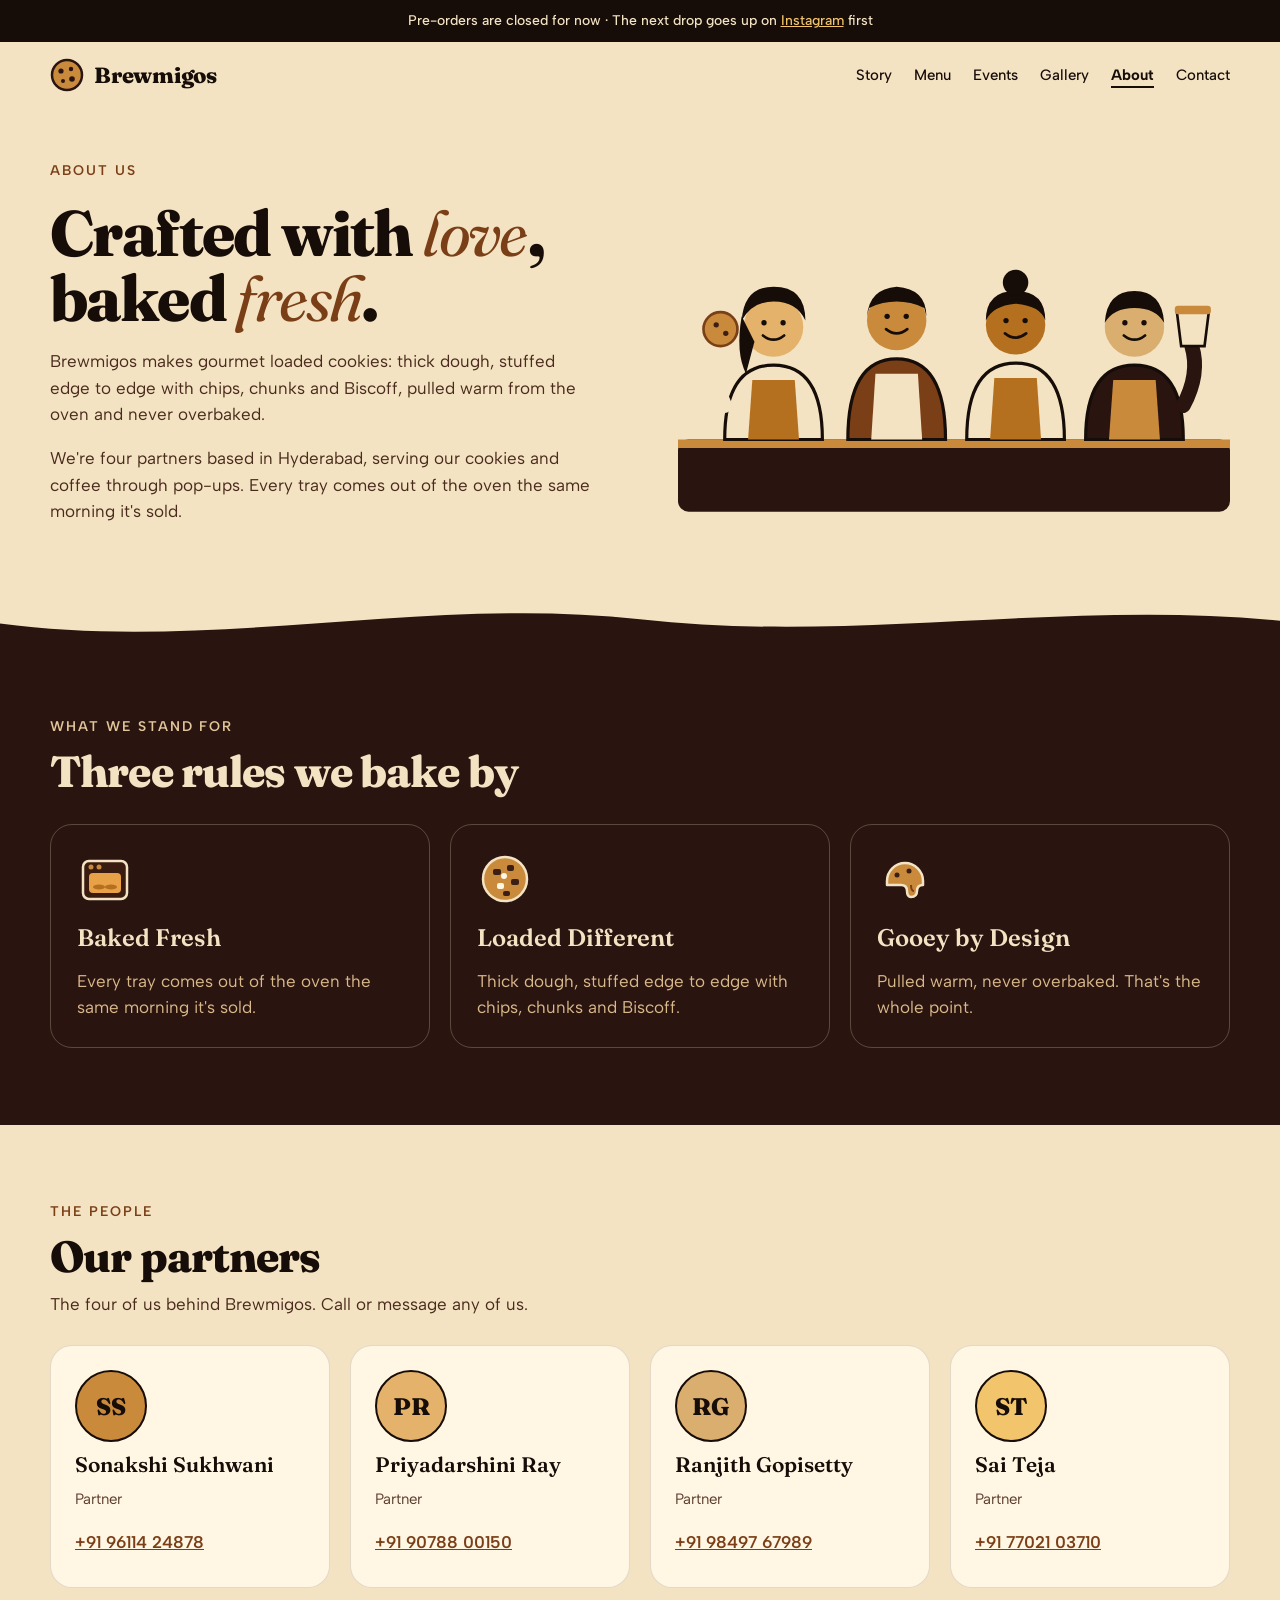
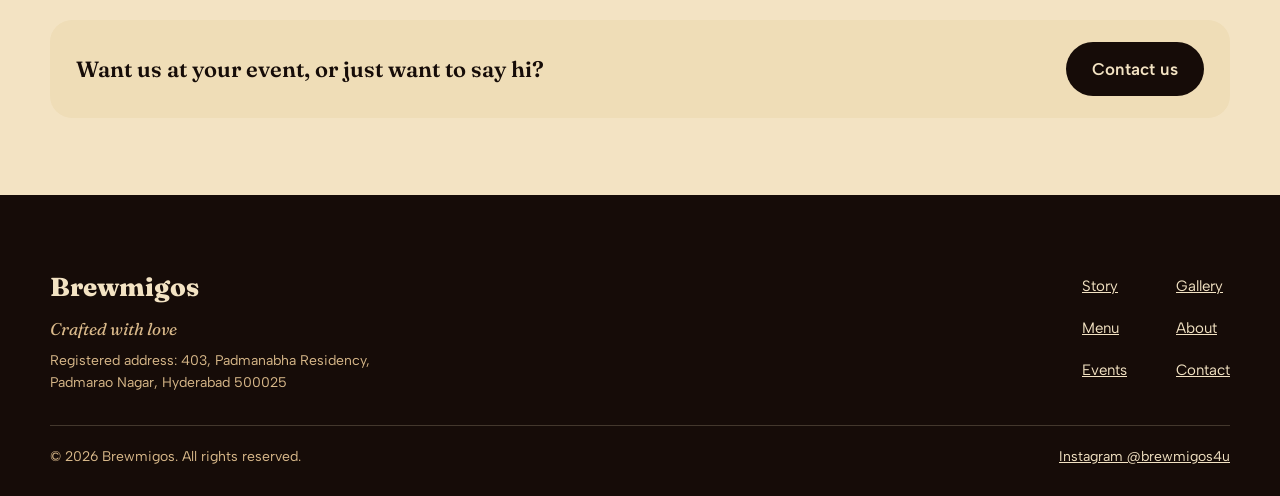
==== commit 22125b68: "updated phone number" ====
--- a/about.html
+++ b/about.html
@@ -1,10 +1,12 @@
 <!DOCTYPE html>
 <html lang="en">
+
 <head>
   <meta charset="UTF-8" />
   <meta name="viewport" content="width=device-width, initial-scale=1.0" />
   <meta name="theme-color" content="#2A1410" />
-  <meta name="description" content="About Brewmigos — four partners in Hyderabad baking gourmet loaded cookies and brewing coffee for pop-ups." />
+  <meta name="description"
+    content="About Brewmigos — four partners in Hyderabad baking gourmet loaded cookies and brewing coffee for pop-ups." />
   <link rel="manifest" href="manifest.json" />
   <link rel="icon" type="image/svg+xml" href="icons/icon.svg" />
   <link rel="apple-touch-icon" href="icons/icon-192.png" />
@@ -12,21 +14,32 @@
   <script>document.documentElement.classList.add('js');</script>
   <link rel="preconnect" href="https://fonts.googleapis.com" />
   <link rel="preconnect" href="https://fonts.gstatic.com" crossorigin />
-  <link href="https://fonts.googleapis.com/css2?family=Fraunces:ital,opsz,wght@0,9..144,400;0,9..144,600;0,9..144,800;1,9..144,400&family=Albert+Sans:wght@400;500;600;700&display=swap" rel="stylesheet" />
+  <link
+    href="https://fonts.googleapis.com/css2?family=Fraunces:ital,opsz,wght@0,9..144,400;0,9..144,600;0,9..144,800;1,9..144,400&family=Albert+Sans:wght@400;500;600;700&display=swap"
+    rel="stylesheet" />
   <link rel="stylesheet" href="style.css" />
 </head>
+
 <body>
   <a class="skip" href="#main">Skip to content</a>
 
-  <div class="announce" data-preorder-closed>Pre-orders are closed for now · The next drop goes up on <a href="https://www.instagram.com/brewmigos4u" target="_blank" rel="noopener noreferrer">Instagram</a> first</div>
+  <div class="announce" data-preorder-closed>Pre-orders are closed for now · The next drop goes up on <a
+      href="https://www.instagram.com/brewmigos4u" target="_blank" rel="noopener noreferrer">Instagram</a> first</div>
 
   <header class="nav" id="nav">
     <div class="nav__inner">
       <a href="index.html" class="nav__logo">
-        <svg width="34" height="34" viewBox="0 0 34 34" aria-hidden="true"><circle cx="17" cy="17" r="15" fill="#C98A3C" stroke="#2A1410" stroke-width="2.5"/><circle cx="11" cy="13" r="2.6" fill="#2A1410"/><circle cx="21" cy="11" r="2.2" fill="#2A1410"/><circle cx="22" cy="21" r="2.8" fill="#2A1410"/><circle cx="13" cy="23" r="2" fill="#2A1410"/></svg>
+        <svg width="34" height="34" viewBox="0 0 34 34" aria-hidden="true">
+          <circle cx="17" cy="17" r="15" fill="#C98A3C" stroke="#2A1410" stroke-width="2.5" />
+          <circle cx="11" cy="13" r="2.6" fill="#2A1410" />
+          <circle cx="21" cy="11" r="2.2" fill="#2A1410" />
+          <circle cx="22" cy="21" r="2.8" fill="#2A1410" />
+          <circle cx="13" cy="23" r="2" fill="#2A1410" />
+        </svg>
         <span>Brewmigos</span>
       </a>
-      <button class="nav__hamburger" id="hamburger" aria-label="Menu" aria-expanded="false" aria-controls="nav-links"><span></span><span></span><span></span></button>
+      <button class="nav__hamburger" id="hamburger" aria-label="Menu" aria-expanded="false"
+        aria-controls="nav-links"><span></span><span></span><span></span></button>
       <nav class="nav__links" id="nav-links" aria-label="Main">
         <a href="index.html" class="nav__link">Story</a>
         <a href="menu.html" class="nav__link">Menu</a>
@@ -45,42 +58,61 @@
         <div class="split__text">
           <p class="eyebrow">About us</p>
           <h1 class="page-title">Crafted with <em>love</em>, baked <em>fresh</em>.</h1>
-          <p class="body">Brewmigos makes gourmet loaded cookies: thick dough, stuffed edge to edge with chips, chunks and Biscoff, pulled warm from the oven and never overbaked.</p>
-          <p class="body">We're four partners based in Hyderabad, serving our cookies and coffee through pop-ups. Every tray comes out of the oven the same morning it's sold.</p>
+          <p class="body">Brewmigos makes gourmet loaded cookies: thick dough, stuffed edge to edge with chips, chunks
+            and Biscoff, pulled warm from the oven and never overbaked.</p>
+          <p class="body">We're four partners based in Hyderabad, serving our cookies and coffee through pop-ups. Every
+            tray comes out of the oven the same morning it's sold.</p>
         </div>
         <div class="split__art" style="flex-basis: 420px; max-width: 560px">
-          <svg viewBox="0 0 520 320" role="img" aria-label="Illustration of the four Brewmigos partners behind their counter, one holding up a cookie and one a coffee">
-            <rect x="0" y="252" width="520" height="68" rx="10" fill="#2A1410"/>
-            <rect x="0" y="252" width="520" height="8" fill="#C98A3C"/>
-            <circle cx="90" cy="146" r="28" fill="#E4B26A"/>
-            <path d="M60 140 Q62 108 90 108 Q120 108 120 140 Q112 122 90 122 Q70 122 60 140 Z" fill="#160C08"/>
-            <path d="M60 136 Q54 170 64 190 L72 160 Z" fill="#160C08"/>
-            <path d="M44 252 Q44 182 90 182 Q136 182 136 252 Z" fill="#F3E3C3" stroke="#160C08" stroke-width="3"/>
-            <path d="M70 196 L110 196 L114 252 L66 252 Z" fill="#B5701F"/>
-            <path d="M44 220 Q30 190 40 160" fill="none" stroke="#F3E3C3" stroke-width="14" stroke-linecap="round"/>
-            <circle cx="40" cy="148" r="16" fill="#C98A3C" stroke="#7A3F17" stroke-width="2.5"/><circle cx="36" cy="144" r="2.5" fill="#3B1F14"/><circle cx="45" cy="152" r="2.5" fill="#3B1F14"/>
-            <circle cx="206" cy="140" r="28" fill="#C98A3C"/>
-            <path d="M178 136 Q180 110 206 108 Q234 110 234 136 L232 128 Q206 116 180 128 Z" fill="#160C08"/>
-            <path d="M160 252 Q160 176 206 176 Q252 176 252 252 Z" fill="#7A3F17" stroke="#160C08" stroke-width="3"/>
-            <path d="M186 190 L226 190 L230 252 L182 252 Z" fill="#F3E3C3"/>
-            <circle cx="318" cy="144" r="28" fill="#B5701F"/>
-            <path d="M290 140 Q290 112 318 112 Q346 112 346 140 Q342 126 318 124 Q296 126 290 140 Z" fill="#160C08"/>
-            <circle cx="318" cy="104" r="12" fill="#160C08"/>
-            <path d="M272 252 Q272 180 318 180 Q364 180 364 252 Z" fill="#F3E3C3" stroke="#160C08" stroke-width="3"/>
-            <path d="M298 194 L338 194 L342 252 L294 252 Z" fill="#B5701F"/>
-            <circle cx="430" cy="146" r="28" fill="#D9AE6E"/>
-            <path d="M402 142 Q404 112 430 112 Q456 112 458 142 Q450 128 430 128 Q410 128 402 142 Z" fill="#160C08"/>
-            <path d="M384 252 Q384 182 430 182 Q476 182 476 252 Z" fill="#2A1410" stroke="#160C08" stroke-width="3"/>
-            <path d="M410 196 L450 196 L454 252 L406 252 Z" fill="#C98A3C"/>
-            <path d="M476 220 Q492 190 484 164" fill="none" stroke="#2A1410" stroke-width="14" stroke-linecap="round"/>
-            <path d="M470 132 L500 132 L496 164 L474 164 Z" fill="#F3E3C3" stroke="#160C08" stroke-width="2.5"/>
-            <rect x="468" y="126" width="34" height="8" rx="3" fill="#C98A3C"/>
-            <path d="M80 154 Q90 162 100 154 M196 148 Q206 156 216 148 M308 152 Q318 160 328 152 M420 154 Q430 162 440 154" fill="none" stroke="#160C08" stroke-width="2.5" stroke-linecap="round"/>
-            <g fill="#160C08"><circle cx="81" cy="142" r="2.5"/><circle cx="99" cy="142" r="2.5"/><circle cx="197" cy="136" r="2.5"/><circle cx="215" cy="136" r="2.5"/><circle cx="309" cy="140" r="2.5"/><circle cx="327" cy="140" r="2.5"/><circle cx="421" cy="142" r="2.5"/><circle cx="439" cy="142" r="2.5"/></g>
+          <svg viewBox="0 0 520 320" role="img"
+            aria-label="Illustration of the four Brewmigos partners behind their counter, one holding up a cookie and one a coffee">
+            <rect x="0" y="252" width="520" height="68" rx="10" fill="#2A1410" />
+            <rect x="0" y="252" width="520" height="8" fill="#C98A3C" />
+            <circle cx="90" cy="146" r="28" fill="#E4B26A" />
+            <path d="M60 140 Q62 108 90 108 Q120 108 120 140 Q112 122 90 122 Q70 122 60 140 Z" fill="#160C08" />
+            <path d="M60 136 Q54 170 64 190 L72 160 Z" fill="#160C08" />
+            <path d="M44 252 Q44 182 90 182 Q136 182 136 252 Z" fill="#F3E3C3" stroke="#160C08" stroke-width="3" />
+            <path d="M70 196 L110 196 L114 252 L66 252 Z" fill="#B5701F" />
+            <path d="M44 220 Q30 190 40 160" fill="none" stroke="#F3E3C3" stroke-width="14" stroke-linecap="round" />
+            <circle cx="40" cy="148" r="16" fill="#C98A3C" stroke="#7A3F17" stroke-width="2.5" />
+            <circle cx="36" cy="144" r="2.5" fill="#3B1F14" />
+            <circle cx="45" cy="152" r="2.5" fill="#3B1F14" />
+            <circle cx="206" cy="140" r="28" fill="#C98A3C" />
+            <path d="M178 136 Q180 110 206 108 Q234 110 234 136 L232 128 Q206 116 180 128 Z" fill="#160C08" />
+            <path d="M160 252 Q160 176 206 176 Q252 176 252 252 Z" fill="#7A3F17" stroke="#160C08" stroke-width="3" />
+            <path d="M186 190 L226 190 L230 252 L182 252 Z" fill="#F3E3C3" />
+            <circle cx="318" cy="144" r="28" fill="#B5701F" />
+            <path d="M290 140 Q290 112 318 112 Q346 112 346 140 Q342 126 318 124 Q296 126 290 140 Z" fill="#160C08" />
+            <circle cx="318" cy="104" r="12" fill="#160C08" />
+            <path d="M272 252 Q272 180 318 180 Q364 180 364 252 Z" fill="#F3E3C3" stroke="#160C08" stroke-width="3" />
+            <path d="M298 194 L338 194 L342 252 L294 252 Z" fill="#B5701F" />
+            <circle cx="430" cy="146" r="28" fill="#D9AE6E" />
+            <path d="M402 142 Q404 112 430 112 Q456 112 458 142 Q450 128 430 128 Q410 128 402 142 Z" fill="#160C08" />
+            <path d="M384 252 Q384 182 430 182 Q476 182 476 252 Z" fill="#2A1410" stroke="#160C08" stroke-width="3" />
+            <path d="M410 196 L450 196 L454 252 L406 252 Z" fill="#C98A3C" />
+            <path d="M476 220 Q492 190 484 164" fill="none" stroke="#2A1410" stroke-width="14" stroke-linecap="round" />
+            <path d="M470 132 L500 132 L496 164 L474 164 Z" fill="#F3E3C3" stroke="#160C08" stroke-width="2.5" />
+            <rect x="468" y="126" width="34" height="8" rx="3" fill="#C98A3C" />
+            <path
+              d="M80 154 Q90 162 100 154 M196 148 Q206 156 216 148 M308 152 Q318 160 328 152 M420 154 Q430 162 440 154"
+              fill="none" stroke="#160C08" stroke-width="2.5" stroke-linecap="round" />
+            <g fill="#160C08">
+              <circle cx="81" cy="142" r="2.5" />
+              <circle cx="99" cy="142" r="2.5" />
+              <circle cx="197" cy="136" r="2.5" />
+              <circle cx="215" cy="136" r="2.5" />
+              <circle cx="309" cy="140" r="2.5" />
+              <circle cx="327" cy="140" r="2.5" />
+              <circle cx="421" cy="142" r="2.5" />
+              <circle cx="439" cy="142" r="2.5" />
+            </g>
           </svg>
         </div>
       </div>
-      <svg class="wave" aria-hidden="true" viewBox="0 0 1440 90" preserveAspectRatio="none" style="margin-top: clamp(32px, 5vw, 64px)"><path d="M0 50 C240 90 480 10 720 44 C960 78 1200 16 1440 46 L1440 90 L0 90 Z" fill="#2A1410"/></svg>
+      <svg class="wave" aria-hidden="true" viewBox="0 0 1440 90" preserveAspectRatio="none"
+        style="margin-top: clamp(32px, 5vw, 64px)">
+        <path d="M0 50 C240 90 480 10 720 44 C960 78 1200 16 1440 46 L1440 90 L0 90 Z" fill="#2A1410" />
+      </svg>
     </section>
 
     <section class="section section--dark" aria-labelledby="rules-title" style="padding-top: clamp(40px, 5vw, 72px)">
@@ -91,17 +123,38 @@
         </div>
         <div class="rules">
           <article class="rule reveal">
-            <svg width="56" height="56" viewBox="0 0 56 56" aria-hidden="true"><rect x="6" y="10" width="44" height="38" rx="6" fill="#3A1B0F" stroke="#F3E3C3" stroke-width="2.5"/><rect x="12" y="22" width="32" height="20" rx="4" fill="#E8A146"/><circle cx="14" cy="16" r="2.5" fill="#C98A3C"/><circle cx="22" cy="16" r="2.5" fill="#C98A3C"/><ellipse cx="22" cy="36" rx="6" ry="2.5" fill="#B5701F"/><ellipse cx="34" cy="36" rx="6" ry="2.5" fill="#B5701F"/></svg>
+            <svg width="56" height="56" viewBox="0 0 56 56" aria-hidden="true">
+              <rect x="6" y="10" width="44" height="38" rx="6" fill="#3A1B0F" stroke="#F3E3C3" stroke-width="2.5" />
+              <rect x="12" y="22" width="32" height="20" rx="4" fill="#E8A146" />
+              <circle cx="14" cy="16" r="2.5" fill="#C98A3C" />
+              <circle cx="22" cy="16" r="2.5" fill="#C98A3C" />
+              <ellipse cx="22" cy="36" rx="6" ry="2.5" fill="#B5701F" />
+              <ellipse cx="34" cy="36" rx="6" ry="2.5" fill="#B5701F" />
+            </svg>
             <h3 class="rule__title">Baked Fresh</h3>
             <p>Every tray comes out of the oven the same morning it's sold.</p>
           </article>
           <article class="rule reveal">
-            <svg width="56" height="56" viewBox="0 0 56 56" aria-hidden="true"><circle cx="28" cy="28" r="22" fill="#C98A3C" stroke="#F3E3C3" stroke-width="2.5"/><rect x="16" y="18" width="8" height="6" rx="2" fill="#3B1F14"/><rect x="30" y="14" width="7" height="6" rx="2" fill="#3B1F14"/><rect x="34" y="28" width="8" height="6" rx="2" fill="#3B1F14"/><rect x="20" y="32" width="7" height="6" rx="2" fill="#FFF6E4"/><rect x="26" y="40" width="7" height="5" rx="2" fill="#3B1F14"/><circle cx="27" cy="25" r="3" fill="#FFF6E4"/></svg>
+            <svg width="56" height="56" viewBox="0 0 56 56" aria-hidden="true">
+              <circle cx="28" cy="28" r="22" fill="#C98A3C" stroke="#F3E3C3" stroke-width="2.5" />
+              <rect x="16" y="18" width="8" height="6" rx="2" fill="#3B1F14" />
+              <rect x="30" y="14" width="7" height="6" rx="2" fill="#3B1F14" />
+              <rect x="34" y="28" width="8" height="6" rx="2" fill="#3B1F14" />
+              <rect x="20" y="32" width="7" height="6" rx="2" fill="#FFF6E4" />
+              <rect x="26" y="40" width="7" height="5" rx="2" fill="#3B1F14" />
+              <circle cx="27" cy="25" r="3" fill="#FFF6E4" />
+            </svg>
             <h3 class="rule__title">Loaded Different</h3>
             <p>Thick dough, stuffed edge to edge with chips, chunks and Biscoff.</p>
           </article>
           <article class="rule reveal">
-            <svg width="56" height="56" viewBox="0 0 56 56" aria-hidden="true"><path d="M10 30 A18 18 0 0 1 46 30 L46 34 Q40 34 40 40 Q40 46 34 46 Q30 46 30 40 Q30 34 24 34 L10 34 Z" fill="#C98A3C" stroke="#F3E3C3" stroke-width="2.5" stroke-linejoin="round"/><path d="M34 34 Q34 40 37 40" fill="none" stroke="#7A3F17" stroke-width="2"/><circle cx="20" cy="24" r="2.5" fill="#3B1F14"/><circle cx="32" cy="20" r="2.5" fill="#3B1F14"/></svg>
+            <svg width="56" height="56" viewBox="0 0 56 56" aria-hidden="true">
+              <path d="M10 30 A18 18 0 0 1 46 30 L46 34 Q40 34 40 40 Q40 46 34 46 Q30 46 30 40 Q30 34 24 34 L10 34 Z"
+                fill="#C98A3C" stroke="#F3E3C3" stroke-width="2.5" stroke-linejoin="round" />
+              <path d="M34 34 Q34 40 37 40" fill="none" stroke="#7A3F17" stroke-width="2" />
+              <circle cx="20" cy="24" r="2.5" fill="#3B1F14" />
+              <circle cx="32" cy="20" r="2.5" fill="#3B1F14" />
+            </svg>
             <h3 class="rule__title">Gooey by Design</h3>
             <p>Pulled warm, never overbaked. That's the whole point.</p>
           </article>
@@ -127,7 +180,7 @@
             <span class="avatar" aria-hidden="true" style="--tone: #E4B26A">PR</span>
             <span class="partner__name">Priyadarshini Ray</span>
             <span class="partner__role">Partner</span>
-            <a href="tel:+16474108420">+1 (647) 410-8420</a>
+            <a href="tel:+919078800150">+91 90788 00150</a>
           </li>
           <li class="partner reveal">
             <span class="avatar" aria-hidden="true" style="--tone: #D9AE6E">RG</span>
@@ -156,7 +209,8 @@
         <div class="footer__brand">
           <span class="footer__name">Brewmigos</span>
           <span class="footer__tag">Crafted with love</span>
-          <span class="footer__addr">Registered address: 403, Padmanabha Residency, Padmarao Nagar, Hyderabad 500025</span>
+          <span class="footer__addr">Registered address: 403, Padmanabha Residency, Padmarao Nagar, Hyderabad
+            500025</span>
         </div>
         <nav class="footer__links" aria-label="Footer">
           <a href="index.html">Story</a>
@@ -169,18 +223,24 @@
       </div>
       <div class="footer__bottom">
         <span>&copy; 2026 Brewmigos. All rights reserved.</span>
-        <a href="https://www.instagram.com/brewmigos4u" target="_blank" rel="noopener noreferrer">Instagram @brewmigos4u</a>
+        <a href="https://www.instagram.com/brewmigos4u" target="_blank" rel="noopener noreferrer">Instagram
+          @brewmigos4u</a>
       </div>
     </div>
   </footer>
 
   <div class="install-indicator" id="install-indicator" hidden>
     <button class="install-indicator__btn" id="install-btn">
-      <svg width="20" height="20" viewBox="0 0 24 24" aria-hidden="true"><path d="M12 3v12M7 10l5 5 5-5M5 21h14" fill="none" stroke="currentColor" stroke-width="2" stroke-linecap="round" stroke-linejoin="round"/></svg>
+      <svg width="20" height="20" viewBox="0 0 24 24" aria-hidden="true">
+        <path d="M12 3v12M7 10l5 5 5-5M5 21h14" fill="none" stroke="currentColor" stroke-width="2"
+          stroke-linecap="round" stroke-linejoin="round" />
+      </svg>
       Install the Brewmigos app
     </button>
     <button class="install-indicator__close" id="install-close" aria-label="Dismiss">
-      <svg width="16" height="16" viewBox="0 0 24 24" aria-hidden="true"><path d="M6 6l12 12M18 6L6 18" stroke="currentColor" stroke-width="2.5" stroke-linecap="round"/></svg>
+      <svg width="16" height="16" viewBox="0 0 24 24" aria-hidden="true">
+        <path d="M6 6l12 12M18 6L6 18" stroke="currentColor" stroke-width="2.5" stroke-linecap="round" />
+      </svg>
     </button>
   </div>
 
@@ -192,7 +252,9 @@
           <p class="po-modal__subtitle event-location"></p>
         </div>
         <button class="po-modal__close" id="preorder-modal-close" aria-label="Close">
-          <svg width="18" height="18" viewBox="0 0 24 24" aria-hidden="true"><path d="M6 6l12 12M18 6L6 18" stroke="currentColor" stroke-width="2.5" stroke-linecap="round"/></svg>
+          <svg width="18" height="18" viewBox="0 0 24 24" aria-hidden="true">
+            <path d="M6 6l12 12M18 6L6 18" stroke="currentColor" stroke-width="2.5" stroke-linecap="round" />
+          </svg>
         </button>
       </div>
       <div class="po-modal__body">
@@ -244,9 +306,10 @@
   <script>
     if ('serviceWorker' in navigator) {
       window.addEventListener('load', () => {
-        navigator.serviceWorker.register('sw.js').catch(() => {});
+        navigator.serviceWorker.register('sw.js').catch(() => { });
       });
     }
   </script>
 </body>
-</html>
+
+</html>
